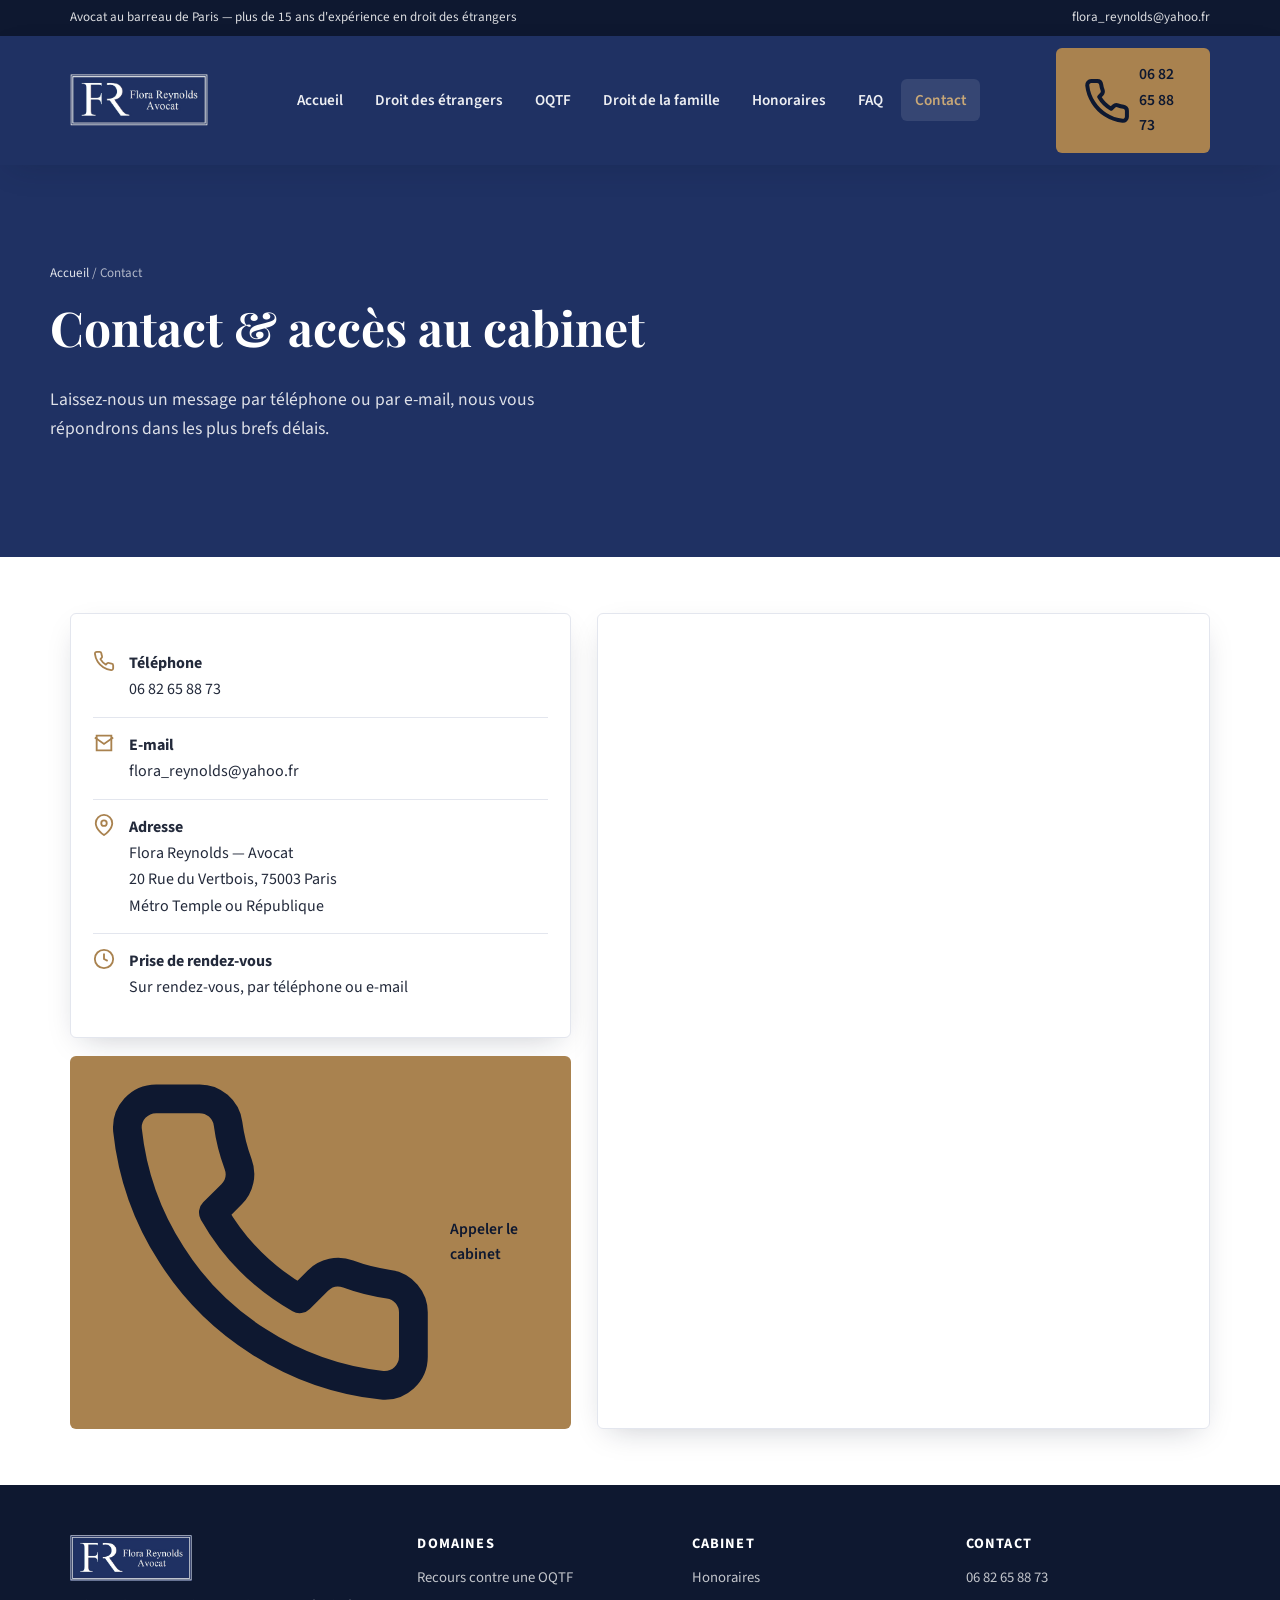
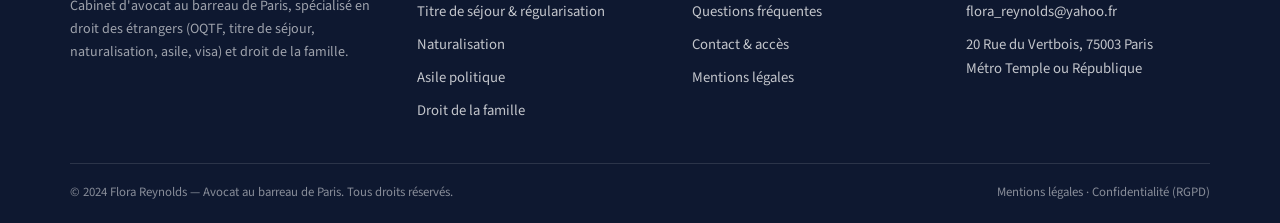
==== contact.html @ ec1cc793 "Add files via upload" ====
<!DOCTYPE html>
<html lang="fr">
<head>
<meta charset="UTF-8">
<meta name="viewport" content="width=device-width, initial-scale=1">
<title>Contact — Cabinet Flora Reynolds, avocat à Paris (métro République)</title>
<meta name="description" content="Contactez le cabinet Flora Reynolds, avocat en droit des étrangers à Paris 3e, métro Temple ou République. Téléphone : 06 82 65 88 73.">
<link rel="canonical" href="https://www.reynolds-avocat.fr/contact.html">
<meta property="og:title" content="Contact — Cabinet Flora Reynolds, avocat à Paris (métro République)">
<meta property="og:description" content="Contactez le cabinet Flora Reynolds, avocat en droit des étrangers à Paris 3e, métro Temple ou République. Téléphone : 06 82 65 88 73.">
<meta property="og:type" content="website">
<meta property="og:locale" content="fr_FR">
<meta property="og:image" content="https://www.reynolds-avocat.fr/images/place_de_la_Republique_Paris.jpg">
<link rel="preconnect" href="https://fonts.googleapis.com">
<link rel="preconnect" href="https://fonts.gstatic.com" crossorigin>
<link href="https://fonts.googleapis.com/css2?family=Playfair+Display:wght@600;700&family=Source+Sans+3:wght@400;600;700&display=swap" rel="stylesheet">
<link rel="stylesheet" href="style.css">
</head>
<body>
<div class="top-strip">
  <div class="container">
    <span>Avocat au barreau de Paris — plus de 15 ans d'expérience en droit des étrangers</span>
    <a href="mailto:flora_reynolds@yahoo.fr">flora_reynolds@yahoo.fr</a>
  </div>
</div>
<header class="site-header">
  <div class="container">
    <a href="index.html" class="brand" aria-label="Retour à l'accueil — Flora Reynolds Avocat">
      <img src="images/logo-fr.png" alt="Flora Reynolds Avocat — logo du cabinet">
    </a>
    <nav class="main-nav" aria-label="Navigation principale">
      <ul>
        <li><a href="index.html">Accueil</a></li>
<li><a href="droit-des-etrangers.html">Droit des étrangers</a></li>
<li><a href="oqtf.html">OQTF</a></li>
<li><a href="droit-de-la-famille.html">Droit de la famille</a></li>
<li><a href="honoraires.html">Honoraires</a></li>
<li><a href="faq.html">FAQ</a></li>
<li><a href="contact.html" class="active">Contact</a></li>
      </ul>
    </nav>
    <a href="tel:+33682658873" class="btn btn-primary header-cta"><svg viewBox="0 0 24 24" fill="none" stroke="currentColor" stroke-width="2" stroke-linecap="round" stroke-linejoin="round"><path d="M22 16.92v3a2 2 0 0 1-2.18 2 19.79 19.79 0 0 1-8.63-3.07 19.5 19.5 0 0 1-6-6 19.79 19.79 0 0 1-3.07-8.67A2 2 0 0 1 4.11 2h3a2 2 0 0 1 2 1.72c.127.96.361 1.903.7 2.81a2 2 0 0 1-.45 2.11L8.09 9.91a16 16 0 0 0 6 6l1.27-1.27a2 2 0 0 1 2.11-.45c.907.339 1.85.573 2.81.7A2 2 0 0 1 22 16.92z"/></svg> 06 82 65 88 73</a>
    <a href="tel:+33682658873" class="call-fab" aria-label="Appeler le cabinet"><svg viewBox="0 0 24 24" fill="none" stroke="currentColor" stroke-width="2" stroke-linecap="round" stroke-linejoin="round"><path d="M22 16.92v3a2 2 0 0 1-2.18 2 19.79 19.79 0 0 1-8.63-3.07 19.5 19.5 0 0 1-6-6 19.79 19.79 0 0 1-3.07-8.67A2 2 0 0 1 4.11 2h3a2 2 0 0 1 2 1.72c.127.96.361 1.903.7 2.81a2 2 0 0 1-.45 2.11L8.09 9.91a16 16 0 0 0 6 6l1.27-1.27a2 2 0 0 1 2.11-.45c.907.339 1.85.573 2.81.7A2 2 0 0 1 22 16.92z"/></svg></a>
    <button class="menu-toggle" aria-label="Ouvrir le menu" aria-expanded="false"><svg viewBox="0 0 24 24" fill="none" stroke="currentColor" stroke-width="2" stroke-linecap="round"><line x1="3" y1="6" x2="21" y2="6"/><line x1="3" y1="12" x2="21" y2="12"/><line x1="3" y1="18" x2="21" y2="18"/></svg></button>
  </div>
  <div class="mobile-nav">
    <ul>
      <li><a href="index.html">Accueil</a></li>
<li><a href="droit-des-etrangers.html">Droit des étrangers</a></li>
<li><a href="oqtf.html">OQTF</a></li>
<li><a href="droit-de-la-famille.html">Droit de la famille</a></li>
<li><a href="honoraires.html">Honoraires</a></li>
<li><a href="faq.html">FAQ</a></li>
<li><a href="contact.html">Contact</a></li>
      <li class="mnav-cta"><a href="tel:+33682658873" class="btn btn-primary btn-block">Appeler le cabinet — 06 82 65 88 73</a></li>
    </ul>
  </div>
</header>

<section class="page-hero">
  <div class="container">
    <div class="breadcrumb"><a href="index.html">Accueil</a> / Contact</div>
    <h1>Contact &amp; accès au cabinet</h1>
    <p class="lede">Laissez-nous un message par téléphone ou par e-mail, nous vous répondrons dans les plus brefs délais.</p>
  </div>
</section>
<section>
  <div class="container">
    <div class="contact-grid">
      <div>
        <div class="callout">
          <div class="contact-detail"><span class="ic"><svg viewBox="0 0 24 24" fill="none" stroke="currentColor" stroke-width="2" stroke-linecap="round" stroke-linejoin="round"><path d="M22 16.92v3a2 2 0 0 1-2.18 2 19.79 19.79 0 0 1-8.63-3.07 19.5 19.5 0 0 1-6-6 19.79 19.79 0 0 1-3.07-8.67A2 2 0 0 1 4.11 2h3a2 2 0 0 1 2 1.72c.127.96.361 1.903.7 2.81a2 2 0 0 1-.45 2.11L8.09 9.91a16 16 0 0 0 6 6l1.27-1.27a2 2 0 0 1 2.11-.45c.907.339 1.85.573 2.81.7A2 2 0 0 1 22 16.92z"/></svg></span><div><strong>Téléphone</strong><br><a href="tel:+33682658873">06 82 65 88 73</a></div></div>
          <div class="contact-detail"><span class="ic"><svg viewBox="0 0 24 24" fill="none" stroke="currentColor" stroke-width="2"><path d="M4 4h16v16H4z"/><path d="M22 6l-10 7L2 6"/></svg></span><div><strong>E-mail</strong><br><a href="mailto:flora_reynolds@yahoo.fr">flora_reynolds@yahoo.fr</a></div></div>
          <div class="contact-detail"><span class="ic"><svg viewBox="0 0 24 24" fill="none" stroke="currentColor" stroke-width="2"><path d="M21 10c0 7-9 13-9 13s-9-6-9-13a9 9 0 0 1 18 0z"/><circle cx="12" cy="10" r="3"/></svg></span><div><strong>Adresse</strong><br>Flora Reynolds — Avocat<br>20 Rue du Vertbois, 75003 Paris<br>Métro Temple ou République</div></div>
          <div class="contact-detail"><span class="ic"><svg viewBox="0 0 24 24" fill="none" stroke="currentColor" stroke-width="2"><circle cx="12" cy="12" r="10"/><path d="M12 6v6l4 2"/></svg></span><div><strong>Prise de rendez-vous</strong><br>Sur rendez-vous, par téléphone ou e-mail</div></div>
        </div>
        <a href="tel:+33682658873" class="btn btn-primary btn-block" style="margin-top:18px"><svg viewBox="0 0 24 24" fill="none" stroke="currentColor" stroke-width="2" stroke-linecap="round" stroke-linejoin="round"><path d="M22 16.92v3a2 2 0 0 1-2.18 2 19.79 19.79 0 0 1-8.63-3.07 19.5 19.5 0 0 1-6-6 19.79 19.79 0 0 1-3.07-8.67A2 2 0 0 1 4.11 2h3a2 2 0 0 1 2 1.72c.127.96.361 1.903.7 2.81a2 2 0 0 1-.45 2.11L8.09 9.91a16 16 0 0 0 6 6l1.27-1.27a2 2 0 0 1 2.11-.45c.907.339 1.85.573 2.81.7A2 2 0 0 1 22 16.92z"/></svg> Appeler le cabinet</a>
      </div>
      <div class="map-frame">
        <iframe src="https://www.google.com/maps/embed?pb=!1m14!1m8!1m3!1d10498.171645680348!2d2.3589758!3d48.866926!3m2!1i1024!2i768!4f13.1!3m3!1m2!1s0x0%3A0x2633363a11f8d3ee!2sMa%C3%AEtre%20Reynolds%2C%20Avocat%20Droit%20des%20%C3%A9trangers!5e0!3m2!1sfr!2sfr!4v1619106602548!5m2!1sfr!2sfr" loading="lazy" referrerpolicy="no-referrer-when-downgrade" title="Localisation du cabinet Flora Reynolds Avocat"></iframe>
      </div>
    </div>
  </div>
</section>
<footer class="site-footer">
  <div class="container">
    <div class="footer-grid">
      <div class="footer-brand">
        <img src="images/logo-fr.png" alt="Flora Reynolds Avocat">
        <p>Cabinet d'avocat au barreau de Paris, spécialisé en droit des étrangers (OQTF, titre de séjour, naturalisation, asile, visa) et droit de la famille.</p>
      </div>
      <div>
        <h4>Domaines</h4>
        <ul>
          <li><a href="oqtf.html">Recours contre une OQTF</a></li>
          <li><a href="droit-des-etrangers.html">Titre de séjour &amp; régularisation</a></li>
          <li><a href="droit-des-etrangers.html#naturalisation">Naturalisation</a></li>
          <li><a href="droit-des-etrangers.html#asile">Asile politique</a></li>
          <li><a href="droit-de-la-famille.html">Droit de la famille</a></li>
        </ul>
      </div>
      <div>
        <h4>Cabinet</h4>
        <ul>
          <li><a href="honoraires.html">Honoraires</a></li>
          <li><a href="faq.html">Questions fréquentes</a></li>
          <li><a href="contact.html">Contact &amp; accès</a></li>
          <li><a href="mentions-legales.html">Mentions légales</a></li>
        </ul>
      </div>
      <div>
        <h4>Contact</h4>
        <ul>
          <li><a href="tel:+33682658873">06 82 65 88 73</a></li>
          <li><a href="mailto:flora_reynolds@yahoo.fr">flora_reynolds@yahoo.fr</a></li>
          <li>20 Rue du Vertbois, 75003 Paris<br>Métro Temple ou République</li>
        </ul>
      </div>
    </div>
    <div class="footer-bottom">
      <span>© 2024 Flora Reynolds — Avocat au barreau de Paris. Tous droits réservés.</span>
      <span><a href="mentions-legales.html">Mentions légales</a> · <a href="mentions-legales.html#rgpd">Confidentialité (RGPD)</a></span>
    </div>
  </div>
</footer>
<div class="mobile-call-bar">
  <a class="call" href="tel:+33682658873"><svg viewBox="0 0 24 24" fill="none" stroke="currentColor" stroke-width="2" stroke-linecap="round" stroke-linejoin="round"><path d="M22 16.92v3a2 2 0 0 1-2.18 2 19.79 19.79 0 0 1-8.63-3.07 19.5 19.5 0 0 1-6-6 19.79 19.79 0 0 1-3.07-8.67A2 2 0 0 1 4.11 2h3a2 2 0 0 1 2 1.72c.127.96.361 1.903.7 2.81a2 2 0 0 1-.45 2.11L8.09 9.91a16 16 0 0 0 6 6l1.27-1.27a2 2 0 0 1 2.11-.45c.907.339 1.85.573 2.81.7A2 2 0 0 1 22 16.92z"/></svg> Appeler</a>
  <a class="mail" href="mailto:flora_reynolds@yahoo.fr"><svg viewBox="0 0 24 24" fill="none" stroke="currentColor" stroke-width="2"><path d="M4 4h16v16H4z"/><path d="M22 6l-10 7L2 6"/></svg> Écrire</a>
</div>
<script src="script.js"></script>
</body>
</html>
---- style.css ----
/* ==========================================================================
   Cabinet Flora Reynolds — Avocat — feuille de style principale
   Palette conservée du site existant : bleu marine + blanc
   ========================================================================== */

:root {
  --navy: #1f3163;
  --navy-dark: #16234a;
  --navy-darker: #0e1830;
  --navy-soft: #eef1f8;
  --cream: #faf8f4;
  --gold: #a9824f;
  --gold-light: #c9a877;
  --ink: #232a3b;
  --ink-soft: #5a6178;
  --line: #e3e6ee;
  --white: #ffffff;

  --font-display: "Playfair Display", Georgia, "Times New Roman", serif;
  --font-body: "Source Sans 3", "Segoe UI", Arial, sans-serif;

  --radius: 6px;
  --shadow: 0 10px 30px -12px rgba(15, 24, 48, 0.25);
  --container: 1180px;
}

* { box-sizing: border-box; }
html { scroll-behavior: smooth; }

body {
  margin: 0;
  font-family: var(--font-body);
  color: var(--ink);
  background: var(--white);
  line-height: 1.65;
  -webkit-font-smoothing: antialiased;
}

img { max-width: 100%; display: block; }
a { color: inherit; text-decoration: none; }

.container {
  width: 100%;
  max-width: var(--container);
  margin: 0 auto;
  padding: 0 20px;
}

h1, h2, h3, h4 {
  font-family: var(--font-display);
  color: var(--navy);
  line-height: 1.2;
  margin: 0 0 0.6em;
  font-weight: 700;
}
h1 { font-size: clamp(2rem, 5vw, 3rem); }
h2 { font-size: clamp(1.5rem, 3.4vw, 2.1rem); }
h3 { font-size: 1.25rem; }
p { margin: 0 0 1em; color: var(--ink); }
.lede { font-size: 1.1rem; color: var(--ink-soft); }

.eyebrow {
  display: inline-flex;
  align-items: center;
  gap: 8px;
  font-family: var(--font-body);
  font-size: 0.78rem;
  letter-spacing: 0.14em;
  text-transform: uppercase;
  color: var(--gold);
  font-weight: 700;
  margin-bottom: 10px;
}
.eyebrow::before {
  content: "";
  width: 22px;
  height: 2px;
  background: var(--gold);
  display: inline-block;
}

/* -------------------- Buttons -------------------- */
.btn {
  display: inline-flex;
  align-items: center;
  gap: 8px;
  padding: 13px 26px;
  border-radius: var(--radius);
  font-weight: 600;
  font-size: 0.98rem;
  border: 1.5px solid transparent;
  cursor: pointer;
  transition: transform 0.15s ease, box-shadow 0.15s ease, background 0.15s ease, color 0.15s ease;
}
.btn-primary { background: var(--gold); color: var(--navy-darker); }
.btn-primary:hover { background: var(--gold-light); transform: translateY(-1px); }
.btn-outline { border-color: rgba(255,255,255,0.6); color: var(--white); }
.btn-outline:hover { background: rgba(255,255,255,0.12); }
.btn-navy { background: var(--navy); color: var(--white); }
.btn-navy:hover { background: var(--navy-dark); }
.btn-block { width: 100%; justify-content: center; }

/* -------------------- Header -------------------- */
.top-strip {
  background: var(--navy-darker);
  color: rgba(255,255,255,0.85);
  font-size: 0.82rem;
}
.top-strip .container { display: flex; justify-content: space-between; align-items: center; padding-top: 7px; padding-bottom: 7px; flex-wrap: wrap; gap: 4px; }
.top-strip a { color: rgba(255,255,255,0.85); }
.top-strip a:hover { color: var(--gold-light); }

.site-header {
  background: var(--navy);
  position: sticky;
  top: 0;
  z-index: 100;
  box-shadow: var(--shadow);
}
.site-header .container {
  display: flex;
  align-items: center;
  justify-content: space-between;
  padding-top: 12px;
  padding-bottom: 12px;
  gap: 20px;
}
.brand { display: flex; align-items: center; gap: 12px; }
.brand img { height: 52px; width: auto; }

nav.main-nav { display: none; }
nav.main-nav ul { list-style: none; display: flex; gap: 4px; margin: 0; padding: 0; }
nav.main-nav a {
  color: rgba(255,255,255,0.92);
  font-size: 0.95rem;
  font-weight: 600;
  padding: 10px 14px;
  border-radius: var(--radius);
  transition: background 0.15s ease, color 0.15s ease;
  white-space: nowrap;
}
nav.main-nav a:hover, nav.main-nav a.active { background: rgba(255,255,255,0.1); color: var(--gold-light); }

.header-cta { display: none; }

.call-fab {
  display: flex;
  align-items: center;
  justify-content: center;
  width: 46px;
  height: 46px;
  border-radius: 50%;
  background: var(--gold);
  color: var(--navy-darker);
  flex-shrink: 0;
}
.call-fab svg { width: 22px; height: 22px; }

.menu-toggle {
  background: none;
  border: none;
  color: var(--white);
  width: 40px;
  height: 40px;
  display: flex;
  align-items: center;
  justify-content: center;
  cursor: pointer;
}
.menu-toggle svg { width: 26px; height: 26px; }

.mobile-nav {
  display: none;
  background: var(--navy-dark);
  border-top: 1px solid rgba(255,255,255,0.12);
}
.mobile-nav.open { display: block; }
.mobile-nav ul { list-style: none; margin: 0; padding: 8px 20px 16px; }
.mobile-nav a {
  display: block;
  color: rgba(255,255,255,0.92);
  font-weight: 600;
  padding: 13px 4px;
  border-bottom: 1px solid rgba(255,255,255,0.08);
}
.mobile-nav .mnav-cta { margin-top: 14px; }

@media (min-width: 960px) {
  nav.main-nav { display: block; }
  .header-cta { display: inline-flex; }
  .menu-toggle, .mobile-nav, .call-fab { display: none; }
}

/* -------------------- Hero -------------------- */
.hero {
  position: relative;
  color: var(--white);
  background: var(--navy-darker);
  overflow: hidden;
}
.hero-bg {
  position: absolute;
  inset: 0;
  background-size: cover;
  background-position: center;
}
.hero-overlay {
  position: absolute;
  inset: 0;
  background: linear-gradient(180deg, rgba(14,24,48,0.88) 0%, rgba(14,24,48,0.78) 45%, rgba(14,24,48,0.94) 100%);
}
.hero-inner {
  position: relative;
  padding: 64px 0 56px;
}
.hero h1 { color: var(--white); max-width: 16ch; }
.hero .lede { color: rgba(255,255,255,0.86); max-width: 56ch; font-size: 1.08rem; }
.hero-actions { display: flex; flex-wrap: wrap; gap: 12px; margin-top: 22px; }
.hero-badges { display: flex; flex-wrap: wrap; gap: 10px 22px; margin-top: 30px; padding-top: 26px; border-top: 1px solid rgba(255,255,255,0.18); }
.hero-badge { font-size: 0.86rem; color: rgba(255,255,255,0.82); display: flex; align-items: center; gap: 8px; }
.hero-badge::before { content: "✓"; color: var(--gold-light); font-weight: 700; }

.page-hero {
  position: relative;
  color: var(--white);
  background: var(--navy);
}
.page-hero .container { padding: 42px 0 40px; }
.page-hero h1 { color: var(--white); }
.page-hero .lede { color: rgba(255,255,255,0.85); max-width: 62ch; }
.breadcrumb { font-size: 0.82rem; color: rgba(255,255,255,0.65); margin-bottom: 14px; }
.breadcrumb a { color: rgba(255,255,255,0.85); }
.breadcrumb a:hover { color: var(--gold-light); }

/* -------------------- Sections -------------------- */
section { padding: 56px 0; }
.section-cream { background: var(--cream); }
.section-navy { background: var(--navy); color: var(--white); }
.section-navy h2, .section-navy h3 { color: var(--white); }
.section-head { max-width: 720px; margin-bottom: 34px; }
.section-head.center { margin-left: auto; margin-right: auto; text-align: center; }

/* domain cards */
.card-grid { display: grid; grid-template-columns: 1fr; gap: 18px; }
@media (min-width: 720px) { .card-grid { grid-template-columns: repeat(3, 1fr); } }
.domain-card {
  background: var(--white);
  border: 1px solid var(--line);
  border-radius: var(--radius);
  padding: 26px 24px;
  box-shadow: var(--shadow);
  display: flex;
  flex-direction: column;
  height: 100%;
}
.domain-card .tag { color: var(--gold); font-weight: 700; font-size: 0.76rem; letter-spacing: 0.1em; text-transform: uppercase; margin-bottom: 8px; }
.domain-card h3 { margin-bottom: 10px; }
.domain-card p { color: var(--ink-soft); font-size: 0.96rem; flex-grow: 1; }
.domain-card .more { margin-top: 12px; font-weight: 700; color: var(--navy); font-size: 0.92rem; }
.domain-card:hover .more { color: var(--gold); }
.domain-card.featured { border: 1.5px solid var(--gold); }

/* two column */
.two-col { display: grid; grid-template-columns: 1fr; gap: 40px; align-items: start; }
@media (min-width: 860px) { .two-col { grid-template-columns: 1.3fr 0.9fr; } }
.two-col.reverse { direction: rtl; }
.two-col.reverse > * { direction: ltr; }

/* info box / sidebar */
.info-box {
  background: var(--navy-soft);
  border-radius: var(--radius);
  padding: 24px;
  border-left: 4px solid var(--gold);
}
.info-box h3 { font-size: 1.05rem; margin-bottom: 12px; }
.info-box ul { margin: 0; padding-left: 18px; }
.info-box li { margin-bottom: 8px; font-size: 0.95rem; }

.callout {
  background: var(--white);
  border: 1px solid var(--line);
  border-radius: var(--radius);
  padding: 22px;
  box-shadow: var(--shadow);
}

/* delay table */
.delay-table { width: 100%; border-collapse: collapse; margin: 18px 0 24px; font-size: 0.95rem; }
.delay-table th, .delay-table td { text-align: left; padding: 12px 14px; border-bottom: 1px solid var(--line); }
.delay-table th { color: var(--navy); font-family: var(--font-display); font-weight: 700; background: var(--navy-soft); }
.delay-table td.figure { font-weight: 700; color: var(--gold); white-space: nowrap; }

/* quick-answer box */
.quick-answer {
  background: var(--white);
  border: 1px solid var(--line);
  border-left: 5px solid var(--navy);
  border-radius: var(--radius);
  padding: 22px 24px;
  margin: 0 0 30px;
  box-shadow: var(--shadow);
}
.quick-answer .eyebrow { margin-bottom: 8px; }
.quick-answer p:last-child { margin-bottom: 0; }

/* protected list */
.protect-grid { display: grid; grid-template-columns: 1fr; gap: 10px; margin: 20px 0; }
@media (min-width: 720px) { .protect-grid { grid-template-columns: 1fr 1fr; } }
.protect-item {
  display: flex;
  gap: 10px;
  background: var(--white);
  border: 1px solid var(--line);
  border-radius: var(--radius);
  padding: 14px 16px;
  font-size: 0.93rem;
}
.protect-item .num { color: var(--gold); font-family: var(--font-display); font-weight: 700; }

/* FAQ accordion */
.faq-list { display: flex; flex-direction: column; gap: 10px; }
.faq-item {
  background: var(--white);
  border: 1px solid var(--line);
  border-radius: var(--radius);
  overflow: hidden;
}
.faq-q {
  width: 100%;
  text-align: left;
  background: none;
  border: none;
  padding: 18px 20px;
  font-family: var(--font-body);
  font-weight: 700;
  font-size: 1rem;
  color: var(--navy);
  cursor: pointer;
  display: flex;
  justify-content: space-between;
  align-items: center;
  gap: 14px;
}
.faq-q .icon { flex-shrink: 0; width: 22px; height: 22px; position: relative; }
.faq-q .icon::before, .faq-q .icon::after {
  content: "";
  position: absolute;
  background: var(--gold);
  transition: transform 0.2s ease;
}
.faq-q .icon::before { width: 100%; height: 2px; top: 50%; left: 0; transform: translateY(-50%); }
.faq-q .icon::after { width: 2px; height: 100%; left: 50%; top: 0; transform: translateX(-50%); }
.faq-item.open .faq-q .icon::after { transform: translateX(-50%) rotate(90deg); opacity: 0; }
.faq-a { max-height: 0; overflow: hidden; transition: max-height 0.25s ease; }
.faq-a-inner { padding: 0 20px 20px; color: var(--ink-soft); font-size: 0.96rem; }
.faq-item.open .faq-a { max-height: 600px; }
.faq-category { margin: 34px 0 14px; }
.faq-category:first-child { margin-top: 0; }
.faq-category h3 { font-size: 1.05rem; text-transform: uppercase; letter-spacing: 0.06em; color: var(--gold); font-family: var(--font-body); font-weight: 700; }

/* testimonials */
.testi-grid { display: grid; grid-template-columns: 1fr; gap: 18px; }
@media (min-width: 780px) { .testi-grid { grid-template-columns: repeat(3, 1fr); } }
.testi-card {
  background: var(--white);
  border-radius: var(--radius);
  padding: 24px;
  box-shadow: var(--shadow);
  border-top: 3px solid var(--gold);
}
.testi-stars { color: var(--gold); letter-spacing: 2px; margin-bottom: 10px; font-size: 0.95rem; }
.testi-card p.quote { font-style: italic; color: var(--ink); font-size: 0.96rem; }
.testi-author { font-weight: 700; color: var(--navy); font-size: 0.88rem; margin-top: 12px; }

/* steps */
.steps { counter-reset: step; display: flex; flex-direction: column; gap: 0; }
.step { display: flex; gap: 18px; padding: 22px 0; border-bottom: 1px solid var(--line); }
.step:last-child { border-bottom: none; }
.step-num {
  counter-increment: step;
  flex-shrink: 0;
  width: 42px; height: 42px;
  border-radius: 50%;
  background: var(--navy);
  color: var(--white);
  display: flex; align-items: center; justify-content: center;
  font-family: var(--font-display); font-weight: 700;
}
.step-num::before { content: counter(step); }

/* contact / map */
.contact-grid { display: grid; grid-template-columns: 1fr; gap: 26px; }
@media (min-width: 860px) { .contact-grid { grid-template-columns: 0.9fr 1.1fr; } }
.map-frame { border-radius: var(--radius); overflow: hidden; box-shadow: var(--shadow); border: 1px solid var(--line); }
.map-frame iframe { width: 100%; height: 360px; border: 0; display: block; }
.contact-detail { display: flex; gap: 14px; padding: 14px 0; border-bottom: 1px solid var(--line); }
.contact-detail:last-child { border: none; }
.contact-detail .ic { color: var(--gold); flex-shrink: 0; width: 22px; }

/* sticky mobile call bar */
.mobile-call-bar {
  position: fixed;
  left: 0; right: 0; bottom: 0;
  z-index: 200;
  background: var(--navy-darker);
  display: flex;
  box-shadow: 0 -6px 20px rgba(0,0,0,0.2);
}
.mobile-call-bar a {
  flex: 1;
  text-align: center;
  padding: 14px 8px;
  font-weight: 700;
  font-size: 0.92rem;
  display: flex; align-items: center; justify-content: center; gap: 8px;
}
.mobile-call-bar .call { background: var(--gold); color: var(--navy-darker); }
.mobile-call-bar .mail { color: var(--white); }
@media (min-width: 960px) { .mobile-call-bar { display: none; } }
body { padding-bottom: 62px; }
@media (min-width: 960px) { body { padding-bottom: 0; } }

/* footer */
footer.site-footer { background: var(--navy-darker); color: rgba(255,255,255,0.75); padding: 50px 0 20px; }
.footer-grid { display: grid; grid-template-columns: 1fr; gap: 30px; margin-bottom: 30px; }
@media (min-width: 780px) { .footer-grid { grid-template-columns: 1.3fr 1fr 1fr 1fr; } }
.footer-grid h4 { color: var(--white); font-size: 0.9rem; text-transform: uppercase; letter-spacing: 0.08em; margin-bottom: 14px; font-family: var(--font-body); }
.footer-grid ul { list-style: none; margin: 0; padding: 0; }
.footer-grid li { margin-bottom: 9px; font-size: 0.92rem; }
.footer-grid a:hover { color: var(--gold-light); }
.footer-brand img { height: 46px; margin-bottom: 14px; }
.footer-brand p { font-size: 0.88rem; color: rgba(255,255,255,0.6); }
.footer-bottom {
  border-top: 1px solid rgba(255,255,255,0.12);
  padding-top: 18px;
  display: flex;
  flex-wrap: wrap;
  gap: 10px 20px;
  justify-content: space-between;
  font-size: 0.8rem;
  color: rgba(255,255,255,0.5);
}
.footer-bottom a { color: rgba(255,255,255,0.5); }
.footer-bottom a:hover { color: var(--gold-light); }

/* misc */
.tag-list { display: flex; flex-wrap: wrap; gap: 8px; margin: 16px 0; }
.tag-pill { background: var(--navy-soft); color: var(--navy); font-size: 0.82rem; font-weight: 700; padding: 6px 12px; border-radius: 20px; }
ul.check-list { list-style: none; padding: 0; margin: 0 0 1em; }
ul.check-list li { position: relative; padding-left: 26px; margin-bottom: 10px; }
ul.check-list li::before { content: "✓"; position: absolute; left: 0; top: 0; color: var(--gold); font-weight: 700; }
.related-links { display: flex; flex-wrap: wrap; gap: 10px; margin-top: 16px; }
.related-links a { background: var(--navy-soft); color: var(--navy); font-weight: 700; font-size: 0.88rem; padding: 9px 16px; border-radius: 20px; }
.related-links a:hover { background: var(--gold); color: var(--white); }
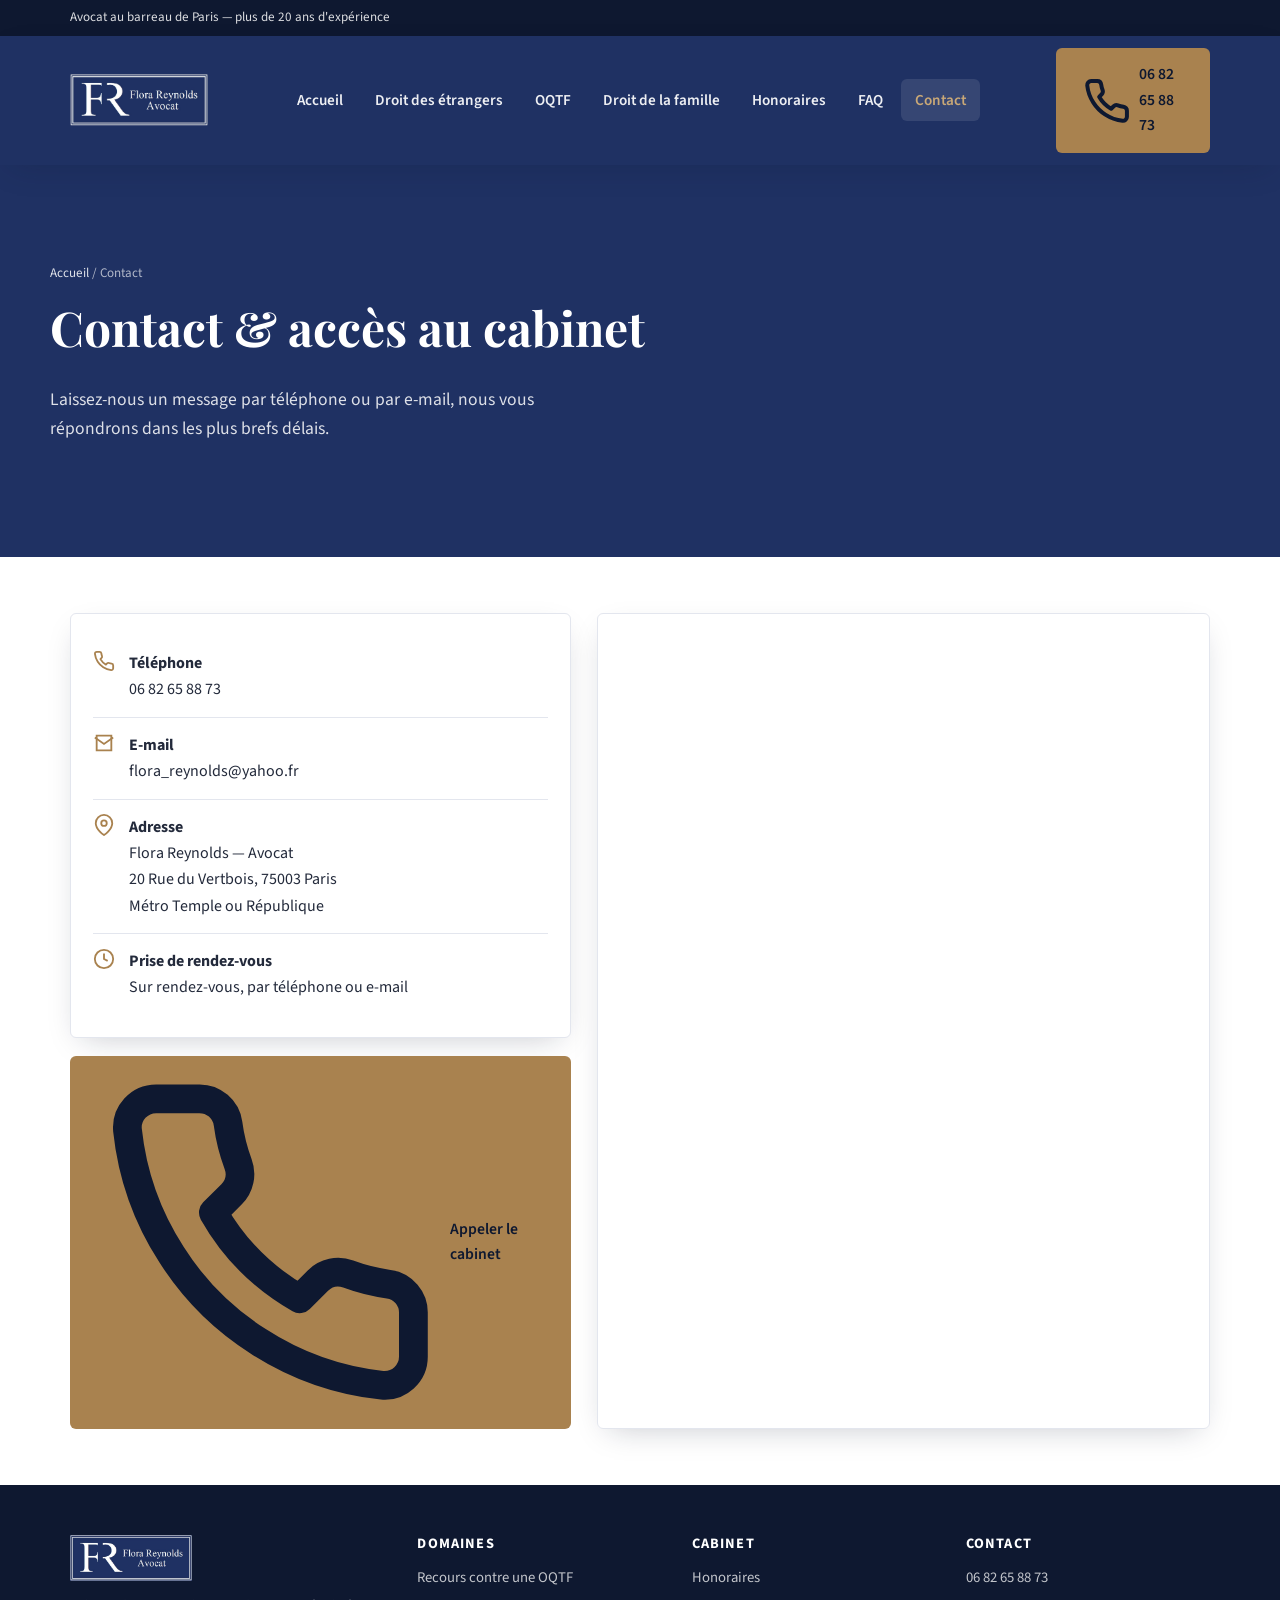
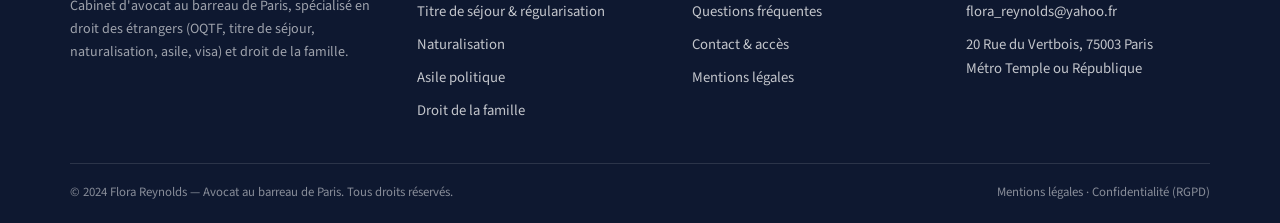
==== commit 40a4d2a8: "Add files via upload" ====
--- a/contact.html
+++ b/contact.html
@@ -19,8 +19,7 @@
 <body>
 <div class="top-strip">
   <div class="container">
-    <span>Avocat au barreau de Paris — plus de 15 ans d'expérience en droit des étrangers</span>
-    <a href="mailto:flora_reynolds@yahoo.fr">flora_reynolds@yahoo.fr</a>
+    <span>Avocat au barreau de Paris — plus de 20 ans d'expérience</span>
   </div>
 </div>
 <header class="site-header">
--- a/style.css
+++ b/style.css
@@ -410,15 +410,16 @@
 .mobile-call-bar a {
   flex: 1;
   text-align: center;
-  padding: 14px 8px;
+  padding: 7px 8px;
   font-weight: 700;
-  font-size: 0.92rem;
-  display: flex; align-items: center; justify-content: center; gap: 8px;
-}
+  font-size: 0.72rem;
+  display: flex; align-items: center; justify-content: center; gap: 5px;
+}
+.mobile-call-bar a svg { width: 14px; height: 14px; flex-shrink: 0; }
 .mobile-call-bar .call { background: var(--gold); color: var(--navy-darker); }
 .mobile-call-bar .mail { color: var(--white); }
 @media (min-width: 960px) { .mobile-call-bar { display: none; } }
-body { padding-bottom: 62px; }
+body { padding-bottom: 34px; }
 @media (min-width: 960px) { body { padding-bottom: 0; } }
 
 /* footer */
